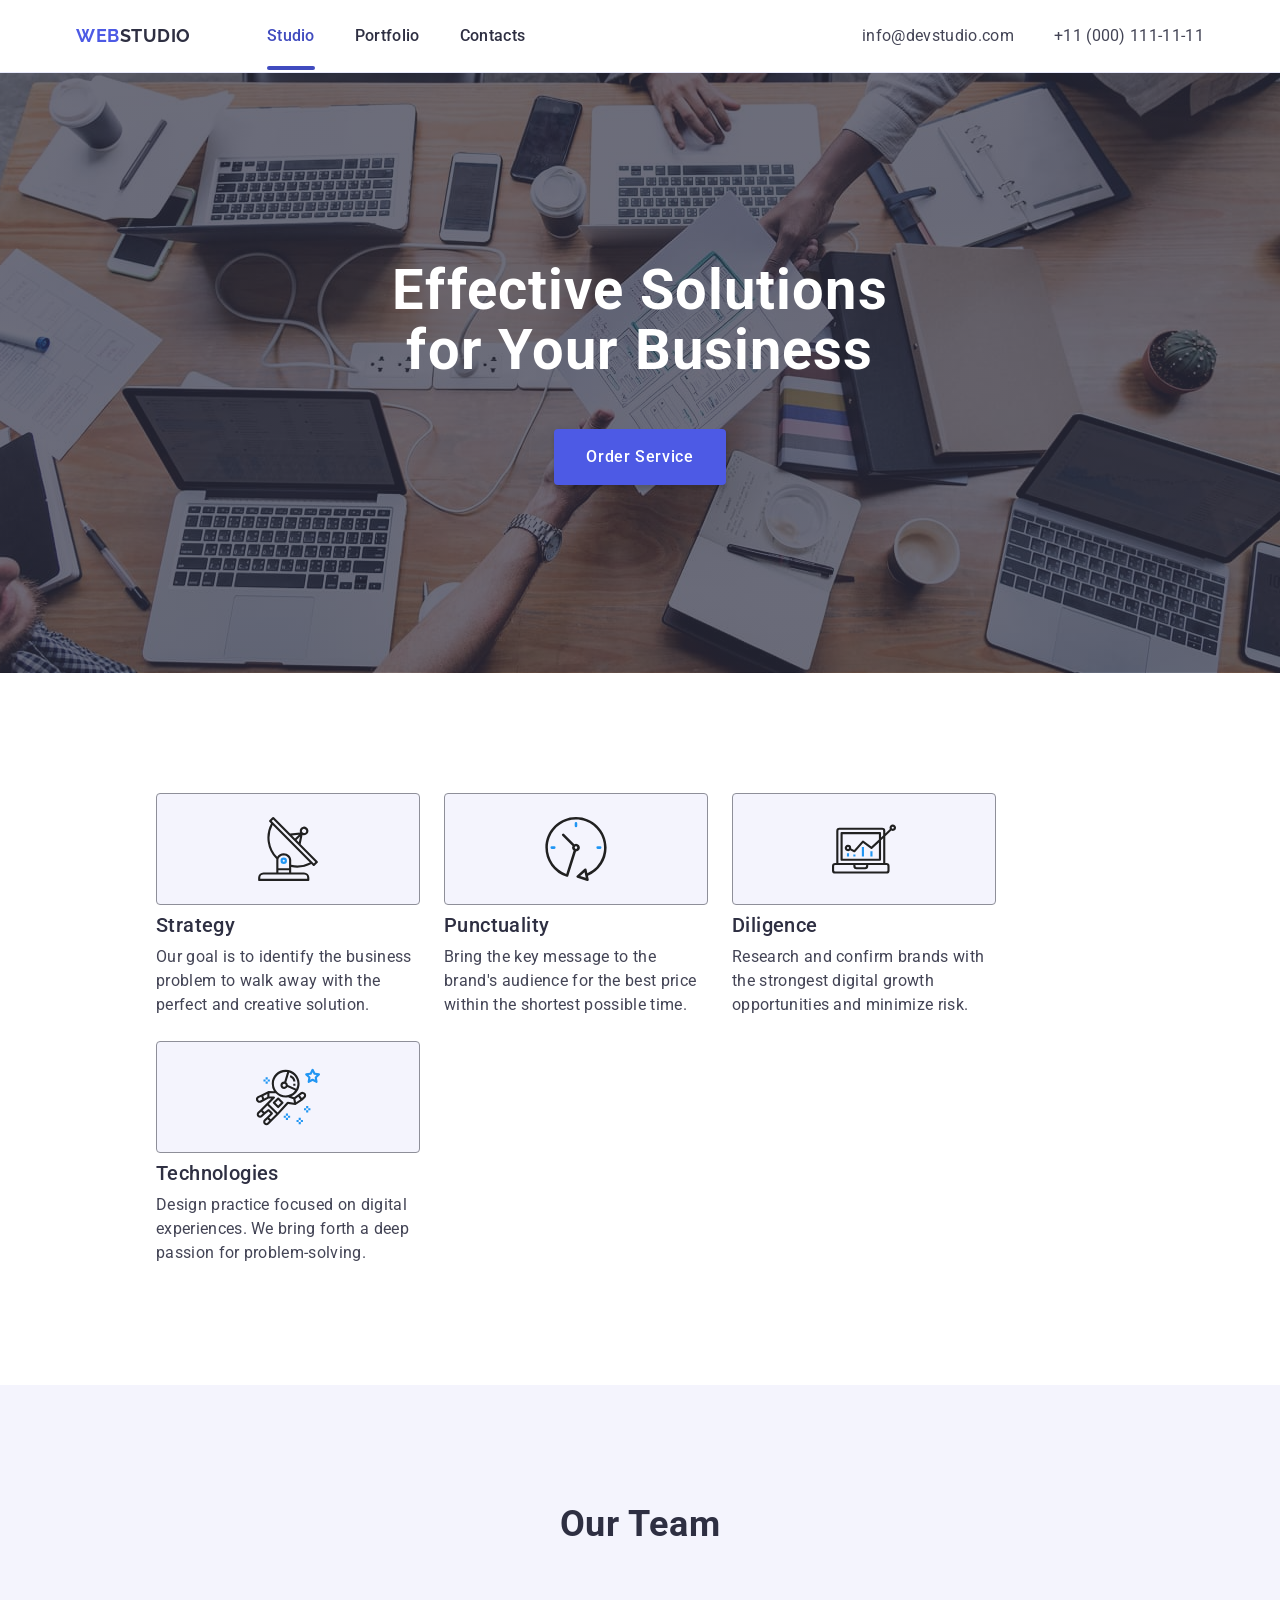
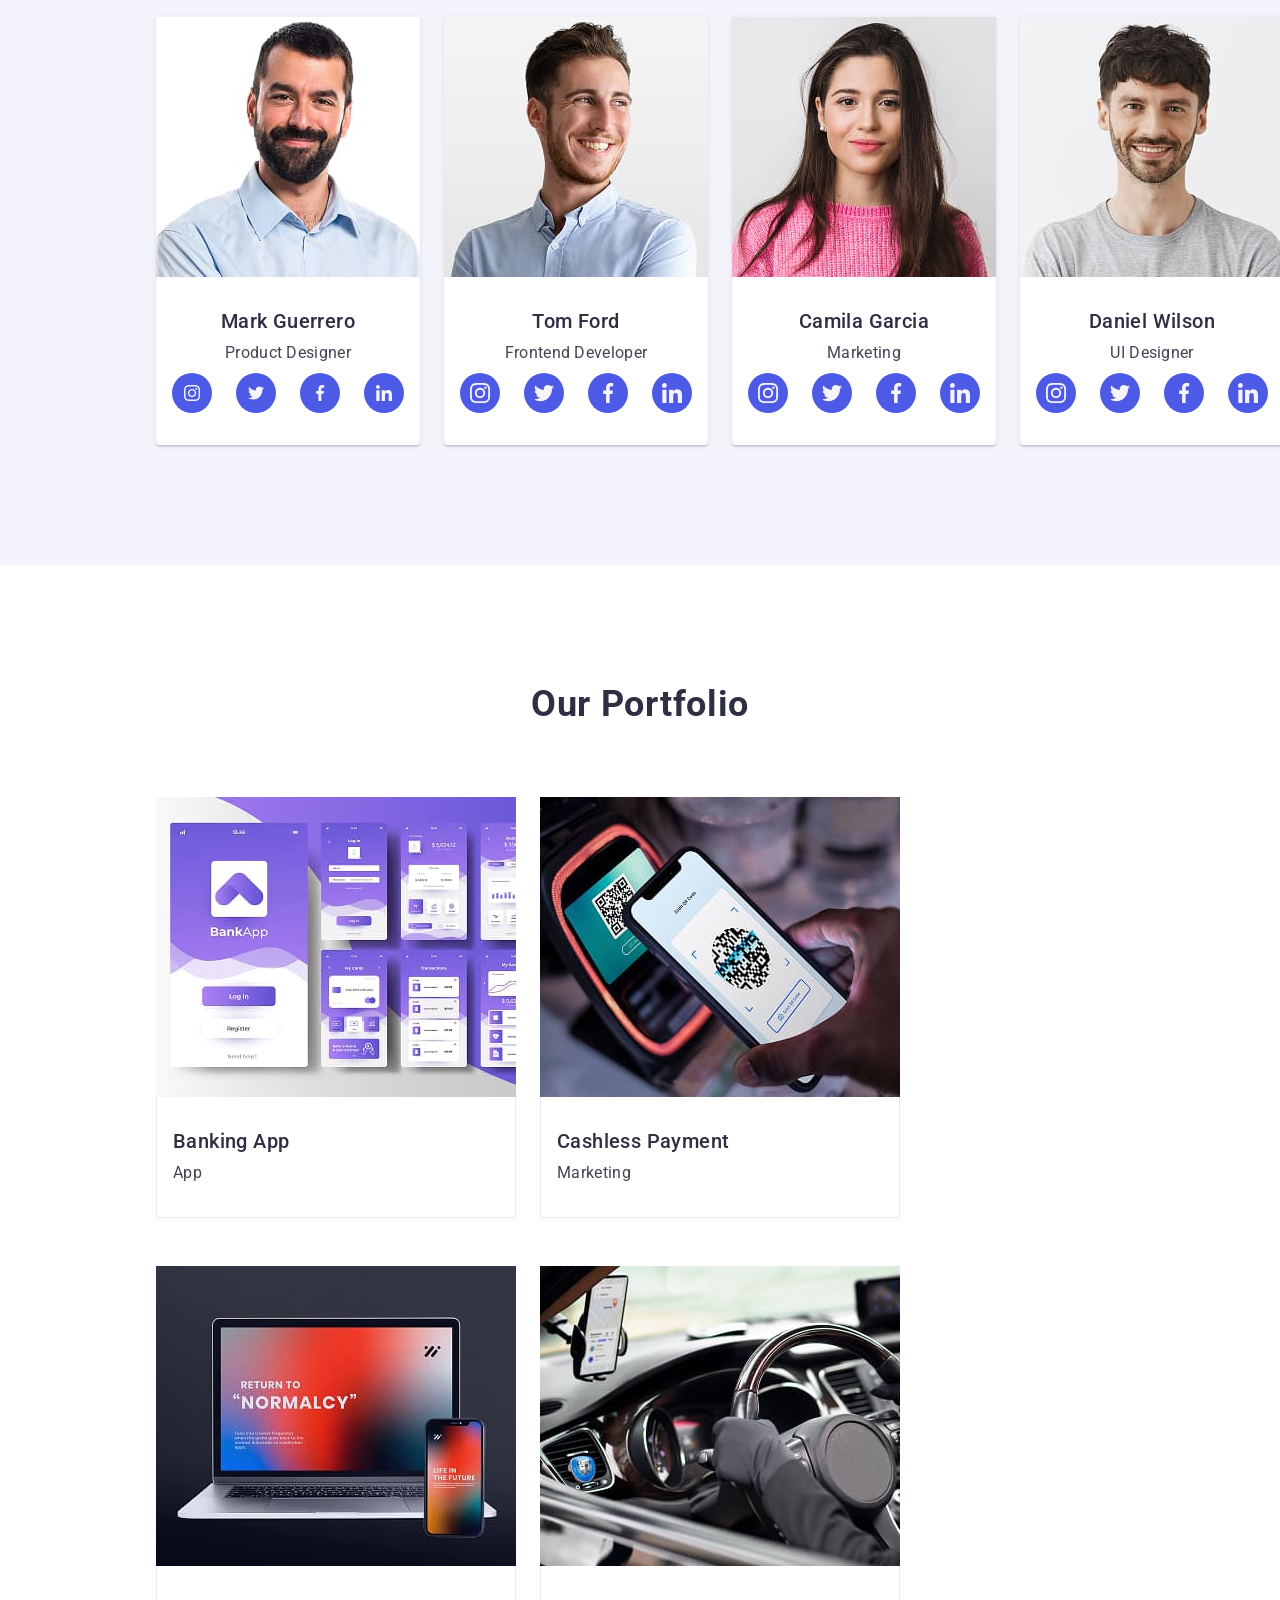
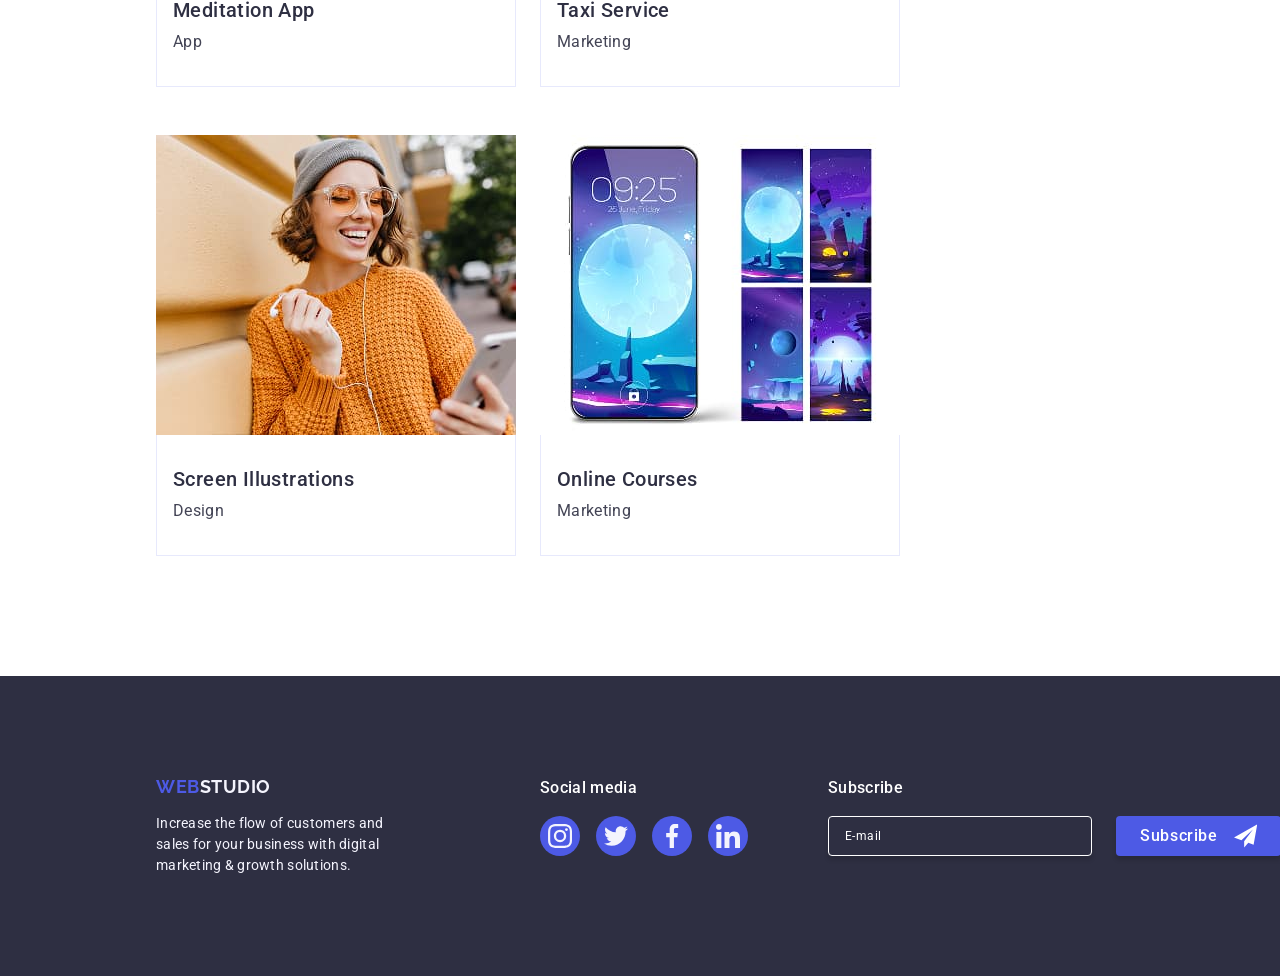
==== index.html @ 9c4fdb88 "zdvzdf" ====
<!DOCTYPE html>
<html lang="en">
  <head>
    <meta charset="UTF-8" />
    <meta name="viewport" content="width=device-width, initial-scale=1.0" />
    <title>WebStudio</title>
    <link rel="preconnect" href="https://fonts.googleapis.com" />
    <link rel="preconnect" href="https://fonts.gstatic.com" crossorigin />
    <!-- <link
      href="https://fonts.googleapis.com/css2?family=Raleway:wght@700&family=Roboto:wght@400;500;700&display=swap"
      rel="stylesheet"
    /> -->
    <link
      href="https://fonts.googleapis.com/css2?family=Raleway:wght@700&family=Roboto:wght@400;500;700&display=swap"
      rel="stylesheet"
    />

    <!-- <link
      href="https://fonts.googleapis.com/css2?family=Roboto:ital,wght@0,100..900;1,100..900&display=swap"
      rel="stylesheet"
    /> -->
    <link
      rel="stylesheet"
      href="https://cdnjs.cloudflare.com/ajax/libs/modern-normalize/1.1.0/modern-normalize.min.css"
      integrity="sha512-wpPYUAdjBVSE4KJnH1VR1HeZfpl1ub8YT/NKx4PuQ5NmX2tKuGu6U/JRp5y+Y8XG2tV+wKQpNHVUX03MfMFn9Q=="
      crossorigin="anonymous"
      referrerpolicy="no-referrer"
    />
    <link rel="stylesheet" href="./css/styles.css" />
  </head>
  <body>
    <header class="flex-header">
      <div class="header-container container">
        <nav class="header-nav">
          <a class="header-logo link" href="./index.html" lang="en"
            >WEB<span class="header-logo-studio">Studio</span></a
          >
          <ul class="header-list list">
            <li class="header-item">
              <a class="header-link link current" href="./index.html">Studio</a>
            </li>
            <li class="header-item">
              <a class="header-link link" href="">Portfolio</a>
            </li>
            <li class="header-item">
              <a class="header-link link" href="">Contacts</a>
            </li>
          </ul>
        </nav>
        <address class="header-address">
          <ul class="address-list list">
            <li class="address-item">
              <a class="header-address link" href="mailto:info@devstudio.com"
                >info@devstudio.com</a
              >
            </li>
            <li class="address-item">
              <a class="header-address link" href="tel:+110001111111"
                >+11 (000) 111-11-11</a
              >
            </li>
          </ul>
        </address>
      </div>
    </header>
    <main class="main-padding">
      <section class="hero section">
        <div class="hero-container container">
          <h1 class="hero-title">
            Effective Solutions <br />
            for Your Business
          </h1>
          <button type="button" class="hero-btn" data-modal-open>
            Order Service
          </button>
        </div>
      </section>
      <section class="advantage section">
        <div class="container">
          <h2 class="visually-hidden">Our Advantages</h2>
          <ul class="advantage-list list">
            <li class="advantage-item">
              <div class="container-svg">
                <svg class="icon-svg" width="64" height="64">
                  <use href="./images/icons.svg#antenna" />
                </svg>
              </div>
              <h3 class="advantage-title">Strategy</h3>
              <p class="advantage-after-title">
                Our goal is to identify the business problem to walk away with
                the perfect and creative solution.
              </p>
            </li>
            <li class="advantage-item">
              <div class="container-svg">
                <svg class="icon-svg" width="64" height="64">
                  <use href="./images/icons.svg#clock" />
                </svg>
              </div>
              <h3 class="advantage-title">Punctuality</h3>
              <p class="advantage-after-title">
                Bring the key message to the brand's audience for the best price
                within the shortest possible time.
              </p>
            </li>
            <li class="advantage-item">
              <div class="container-svg">
                <svg class="icon-svg" width="64" height="64">
                  <use href="./images/icons.svg#diagram" />
                </svg>
              </div>
              <h3 class="advantage-title">Diligence</h3>
              <p class="advantage-after-title">
                Research and confirm brands with the strongest digital growth
                opportunities and minimize risk.
              </p>
            </li>
            <li class="advantage-item">
              <div class="container-svg">
                <svg class="icon-svg" width="64" height="64">
                  <use href="./images/icons.svg#astronaut" />
                </svg>
              </div>
              <h3 class="advantage-title">Technologies</h3>
              <p class="advantage-after-title">
                Design practice focused on digital experiences. We bring forth a
                deep passion for problem-solving.
              </p>
            </li>
          </ul>
        </div>
      </section>
      <section class="our-team section">
        <div class="container">
          <h2 class="our-team-title">Our Team</h2>
          <ul class="our-team-list list">
            <li class="team-list">
              <img src="./images/img1.jpg" alt="employee" width="264" />
              <div class="team-card">
                <h3 class="subtitle">Mark Guerrero</h3>
                <p class="after-title" lang="en">Product Designer</p>
                <ul class="list social-list">
                  <li class="social-item">
                    <a href="#" class="social-link">
                      <svg class="icon-svg" width="16" height="16">
                        <use href="./images/icons.svg#instagram"></use>
                      </svg>
                    </a>
                  </li>
                  <li class="social-item">
                    <a href="#" class="social-link">
                      <svg class="icon-svg" width="16" height="16">
                        <use href="./images/icons.svg#twitter" />
                      </svg>
                    </a>
                  </li>
                  <li class="social-item">
                    <a href="#" class="social-link">
                      <svg class="icon-svg" width="16" height="16">
                        <use href="./images/icons.svg#facebook" />
                      </svg>
                    </a>
                  </li>
                  <li class="social-item">
                    <a href="#" class="social-link">
                      <svg class="icon-svg" width="16" height="16">
                        <use href="./images/icons.svg#linkedin" />
                      </svg>
                    </a>
                  </li>
                </ul>
              </div>
            </li>
            <li class="team-list">
              <img src="./images/img2.jpg" alt="employee" width="264" />
              <div class="team-card">
                <h3 class="subtitle">Tom Ford</h3>
                <p class="after-title" lang="en">Frontend Developer</p>
                <ul class="list social-list">
                  <li class="social-item">
                    <a href="#" class="social-link">
                      <svg class="icon-svg" width="20" height="20">
                        <use href="./images/icons.svg#instagram"></use>
                      </svg>
                    </a>
                  </li>
                  <li class="social-item">
                    <a href="#" class="social-link">
                      <svg class="icon-svg" width="20" height="20">
                        <use href="./images/icons.svg#twitter" />
                      </svg>
                    </a>
                  </li>
                  <li class="social-item">
                    <a href="#" class="social-link">
                      <svg class="icon-svg" width="20" height="20">
                        <use href="./images/icons.svg#facebook" />
                      </svg>
                    </a>
                  </li>
                  <li class="social-item">
                    <a href="#" class="social-link">
                      <svg class="icon-svg" width="20" height="20">
                        <use href="./images/icons.svg#linkedin" />
                      </svg>
                    </a>
                  </li>
                </ul>
              </div>
            </li>
            <li class="team-list">
              <img src="./images/img3.jpg" alt="employee" width="264" />
              <div class="team-card">
                <h3 class="subtitle">Camila Garcia</h3>
                <p class="after-title" lang="en">Marketing</p>
                <ul class="list social-list">
                  <li class="social-item">
                    <a href="#" class="social-link">
                      <svg class="icon-svg" width="20" height="20">
                        <use href="./images/icons.svg#instagram"></use>
                      </svg>
                    </a>
                  </li>
                  <li class="social-item">
                    <a href="#" class="social-link">
                      <svg class="icon-svg" width="20" height="20">
                        <use href="./images/icons.svg#twitter" />
                      </svg>
                    </a>
                  </li>
                  <li class="social-item">
                    <a href="#" class="social-link">
                      <svg class="icon-svg" width="20" height="20">
                        <use href="./images/icons.svg#facebook" />
                      </svg>
                    </a>
                  </li>
                  <li class="social-item">
                    <a href="#" class="social-link">
                      <svg class="icon-svg" width="20" height="20">
                        <use href="./images/icons.svg#linkedin" />
                      </svg>
                    </a>
                  </li>
                </ul>
              </div>
            </li>
            <li class="team-list">
              <img src="./images/img4.jpg" alt="employee" width="264" />
              <div class="team-card">
                <h3 class="subtitle">Daniel Wilson</h3>
                <p class="after-title" lang="en">UI Designer</p>
                <ul class="list social-list">
                  <li class="social-item">
                    <a href="#" class="social-link">
                      <svg class="icon-svg" width="20" height="20">
                        <use href="./images/icons.svg#instagram"></use>
                      </svg>
                    </a>
                  </li>
                  <li class="social-item">
                    <a href="#" class="social-link">
                      <svg class="icon-svg" width="20" height="20">
                        <use href="./images/icons.svg#twitter" />
                      </svg>
                    </a>
                  </li>
                  <li class="social-item">
                    <a href="#" class="social-link">
                      <svg class="icon-svg" width="20" height="20">
                        <use href="./images/icons.svg#facebook" />
                      </svg>
                    </a>
                  </li>
                  <li class="social-item">
                    <a href="#" class="social-link">
                      <svg class="icon-svg" width="20" height="20">
                        <use href="./images/icons.svg#linkedin" />
                      </svg>
                    </a>
                  </li>
                </ul>
              </div>
            </li>
          </ul>
        </div>
      </section>
      <section class="our-portfolio section">
        <div class="container">
          <h2 class="our-team-title">Our Portfolio</h2>
          <ul class="portfolio-list list">
            <li class="portfolio-item">
              <div class="container-item-img">
                <img
                  src="./images/img5.jpg"
                  alt="mobile app pages"
                  width="360"
                />
                <p class="portfolio-item-img-text">
                  14 Stylish and User-Friendly App Design Concepts · Task
                  Manager App · Calorie Tracker App · Exotic Fruit Ecommerce App
                  · Cloud Storage App
                </p>
              </div>
              <div class="portfolio-card">
                <h3 class="subtitle">Banking App</h3>
                <p class="after-title" lang="en">App</p>
              </div>
            </li>
            <li class="portfolio-item">
              <div class="container-item-img">
                <img
                  src="./images/img6.jpg"
                  alt="phone scans QR code"
                  width="360"
                />
                <p class="portfolio-item-img-text">
                  14 Stylish and User-Friendly App Design Concepts · Task
                  Manager App · Calorie Tracker App · Exotic Fruit Ecommerce App
                  · Cloud Storage App
                </p>
              </div>
              <div class="portfolio-card">
                <h3 class="subtitle">Cashless Payment</h3>
                <p class="after-title" lang="en">Marketing</p>
              </div>
            </li>
            <li class="portfolio-item">
              <div class="container-item-img">
                <img
                  src="./images/img7.jpg"
                  alt="laptop and phone"
                  width="360"
                />
                <p class="portfolio-item-img-text">
                  14 Stylish and User-Friendly App Design Concepts · Task
                  Manager App · Calorie Tracker App · Exotic Fruit Ecommerce App
                  · Cloud Storage App
                </p>
              </div>
              <div class="portfolio-card">
                <h3 class="subtitle">Meditation App</h3>
                <p class="after-title" lang="en">App</p>
              </div>
            </li>
            <li class="portfolio-item">
              <div class="container-item-img">
                <img
                  src="./images/img8.jpg"
                  alt="car steering wheel and its control panel"
                  width="360"
                />
                <p class="portfolio-item-img-text">
                  14 Stylish and User-Friendly App Design Concepts · Task
                  Manager App · Calorie Tracker App · Exotic Fruit Ecommerce App
                  · Cloud Storage App
                </p>
              </div>
              <div class="portfolio-card">
                <h3 class="subtitle">Taxi Service</h3>
                <p class="after-title" lang="en">Marketing</p>
              </div>
            </li>
            <li class="portfolio-item">
              <div class="container-item-img">
                <img
                  src="./images/img9.jpg"
                  alt="girl in headphones"
                  width="360"
                />
                <p class="portfolio-item-img-text">
                  14 Stylish and User-Friendly App Design Concepts · Task
                  Manager App · Calorie Tracker App · Exotic Fruit Ecommerce App
                  · Cloud Storage App
                </p>
              </div>
              <div class="portfolio-card">
                <h3 class="subtitle">Screen Illustrations</h3>
                <p class="after-title" lang="en">Design</p>
              </div>
            </li>
            <li class="portfolio-item">
              <div class="container-item-img">
                <img
                  src="./images/img10.jpg"
                  alt="phone screen wallpaper"
                  width="360"
                />
                <p class="portfolio-item-img-text">
                  14 Stylish and User-Friendly App Design Concepts · Task
                  Manager App · Calorie Tracker App · Exotic Fruit Ecommerce App
                  · Cloud Storage App
                </p>
              </div>
              <div class="portfolio-card">
                <h3 class="subtitle">Online Courses</h3>
                <p class="after-title" lang="en">Marketing</p>
              </div>
            </li>
          </ul>
        </div>
      </section>
    </main>
    <footer class="footer-background">
      <div class="footer-container container">
        <div class="footer-web-studio">
          <a class="footer-logo link" href="./index.html" lang="en"
            >WEB<span class="footer-logo-studio">Studio</span></a
          >
          <p class="footer-after-title">
            Increase the flow of customers and sales for your business with
            digital marketing & growth solutions.
          </p>
        </div>
        <div class="footer-link-container">
          <p class="footer-title title">Social media</p>
          <ul class="list social-footer-list">
            <li class="social-item-footer">
              <a href="#" class="social-link-footer">
                <svg class="footer-svg" width="24" height="24">
                  <use href="./images/icons.svg#instagram"></use>
                </svg>
              </a>
            </li>
            <li class="social-item-footer">
              <a href="#" class="social-link-footer">
                <svg class="footer-svg" width="24" height="24">
                  <use href="./images/icons.svg#twitter" />
                </svg>
              </a>
            </li>
            <li class="social-item-footer">
              <a href="#" class="social-link-footer">
                <svg class="footer-svg" width="24" height="24">
                  <use href="./images/icons.svg#facebook" />
                </svg>
              </a>
            </li>
            <li class="social-item-footer">
              <a href="#" class="social-link-footer">
                <svg class="footer-svg" width="24" height="24">
                  <use href="./images/icons.svg#linkedin" />
                </svg>
              </a>
            </li>
          </ul>
        </div>
        <div class="footer-field">
          <p class="footer-label">Subscribe</p>
          <form class="footer-form">
            <label class="footer-label"
              ><input
                class="footer-input"
                type="email"
                placeholder="E-mail"
                name="email-foot"
            /></label>
            <button
              type="submit"
              value="Subscribe"
              class="hero-btn footer-btn"
              id="#"
              name="submit-btn"
            >
              Subscribe
              <svg class="icon-send" width="24" height="24">
                <use href="./images/icon-send.svg#icon-icon-send" />
              </svg>
            </button>
          </form>
        </div>
      </div>
    </footer>
    <div class="backdrop is-hidden" data-modal>
      <div class="modal">
        <button class="modal-close-btn" type="button" data-modal-close>
          <svg class="vector-svg" width="8" height="8">
            <use href="./images/vector-sptite.svg#icon-Vector" />
          </svg>
        </button>
        <p class="footer-title modal-title">
          Leave your contacts and we will call you back
        </p>
        <form class="modal-form" action="#">
          <div class="form-container">
            <label class="form-label" for="user-name">Name</label>
            <div class="form-field">
              <input
                class="form-input"
                type="text"
                name="user-name"
                id="user-name"
              />
              <!-- <span class="input-container"> -->
              <svg class="input-icon" width="18" height="24">
                <use href="./images/icon-modal.svg#icon-name" />
              </svg>
              <!-- </span> -->
            </div>
          </div>
          <div class="form-container">
            <label class="form-label" for="phone">Phone</label>
            <div class="form-field">
              <input class="form-input" type="tel" name="phone" id="phone" />
              <!-- <span class="input-icon"> -->
              <svg class="input-icon" width="18" height="24">
                <use href="./images/icon-modal.svg#icon-tel" />
              </svg>
              <!-- </span> -->
            </div>
          </div>
          <div class="form-container">
            <label class="form-label" for="mail">Email</label>
            <div class="form-field">
              <input class="form-input" type="email" name="mail" id="mail" />
              <!-- <span class="input-icon"> -->
              <svg class="input-icon" width="18" height="24">
                <use href="./images/icon-modal.svg#icon-mail" />
              </svg>
              <!-- </span> -->
            </div>
          </div>
          <div class="textarea-container">
            <label class="form-label" for="user-comment">Comment</label>
            <!-- <div class="form-field"> -->
            <textarea
              name="user-comment"
              class="form-textarea"
              id="user-comment"
              rows="10"
              placeholder="Text input"
            ></textarea>
            <!-- </div> -->
          </div>
          <div class="checkbox-container">
            <input
              type="checkbox"
              name="user-privacy"
              id="user-privacy"
              value="true"
              class="policy-check visually-hidden"
            />
            <label class="check-text form-label" for="user-privacy"
              ><span class="checkbox-span">
                <svg class="policy-icon" width="10" height="8">
                  <use href="./images/victory.svg#icon--" />
                </svg>
              </span>
              I accept the terms and conditions of the
              <a href="#" class="check-text-link">Privacy Policy</a>
            </label>
          </div>
        </form>
        <button type="submit" class="hero-btn modal-btn" data-modal-close>
          Send
        </button>
      </div>
    </div>
    <script src="./js/modal.js"></script>
  </body>
</html>
---- css/styles.css ----
:root {
  --h-color: #2e2f42;
  --paragraph-color: #434455;
  --accent-color: #4d5ae5;
  --background-color: #ffffff;
  --logo-color: #f4f4fd;
  --focus-color: #404bbf;
}

*,
*::before,
*::after {
  box-sizing: border-box;
}

h1,
h2,
h3,
h4,
h5,
h6 {
  padding: 0;
  margin: 0;
}
p {
  margin: 0;
  padding: 0;
}

ul {
  margin: 0;
  padding: 0;
}

img {
  display: block;
  max-width: 100%;
  height: auto;
}

main {
  display: block;
  margin: 0;
  padding: 0;
  /* width: 100%; */
}

.container {
  width: 100%;
  max-width: 1440px;
  padding-left: 156px;
  padding-right: 156px;
  margin-left: auto;
  margin-right: auto;
  box-sizing: border-box;
}

body {
  font-family: "Roboto", sans-serif;
  background: var(--background-color);
  color: var(--paragraph-color);
  overflow-x: hidden;
  margin: 0;
}

address {
  font-style: normal;
}

button {
  all: unset;
  cursor: pointer;
  font: inherit;
  color: inherit;
  background-color: transparent;
}

.visually-hidden {
  position: absolute;
  width: 1px;
  height: 1px;
  margin: -1px;
  padding: 0;
  overflow: hidden;
  clip: rect(0, 0, 0, 0);
  clip-path: inset(100%);
  white-space: nowrap;
  border: 0;
}

.section {
  padding-top: 120px;
  padding-bottom: 120px;
}

.list {
  list-style: none;
}

.link {
  text-decoration: none;
}

/* header*/

.flex-header {
  border-bottom: 1px solid #e7e9fc;
  background-color: var(--background-color);
  box-shadow: 0px 2px 1px rgba(46, 47, 66, 0.08),
    0px 1px 1px rgba(46, 47, 66, 0.16), 0px 1px 6px rgba(46, 47, 66, 0.08);
}

/* Контейнер */
.header-container {
  display: flex;
  align-items: center;
  justify-content: space-between;
  width: 1158px;
  padding: 0 15px;
  margin: 0 auto;
}

/* Логотип */
.header-logo {
  display: inline-block;
  font-family: "Raleway", sans-serif;
  font-weight: bold;
  font-size: 18px;
  line-height: 1.17;
  text-transform: uppercase;
  letter-spacing: 0.03em;
  color: var(--accent-color);
  margin-right: 76px;
}

.header-logo-studio {
  font-family: "Raleway", sans-serif;
  font-weight: bold;
  font-size: 18px;
  text-transform: uppercase;
  line-height: 1.17;
  letter-spacing: 0.03em;
  color: var(--h-color);
}

/* Навігація */
.header-nav {
  display: flex;
  align-items: center;
}

/* Список навігації */
.header-list {
  display: flex;
  gap: 40px;
}

/* Пункти навігації */
.header-item {
  display: block;
}

/* Посилання */
.header-link {
  font-weight: 500;
  font-size: 16px;
  line-height: 1.5;
  letter-spacing: 0.02em;
  color: var(--h-color);
  padding: 24px 0;
  position: relative;
  transition: color 250ms cubic-bezier(0.4, 0, 0.2, 1);
}

.current {
  color: var(--focus-color);
}

.current::after {
  content: "";
  display: flex;
  border-radius: 2%;
  transition: background-color 250ms linear;
  position: absolute;
  left: 0;
  bottom: -1px;
  width: 100%;
  height: 4px;
  border-radius: 2px;
  background-color: var(--focus-color);
}

.header-link:hover,
.header-link:focus,
.header-link:active {
  color: var(--focus-color);
}

/* Адреса */
.header-address {
  font-weight: 400;
  font-size: 16px;
  line-height: 1.5;
  letter-spacing: 0.02em;
  color: var(--paragraph-color);
  padding: 24px 0 24px 0;
  transition: color 250ms cubic-bezier(0.4, 0, 0.2, 1);
}

.address-list {
  display: flex;
  gap: 40px;
  flex-wrap: wrap;
}

.header-address:hover,
.header-address:focus {
  color: var(--focus-color);
}

/* hero*/

.hero {
  background: var(--h-color);
  text-align: center;
  padding: 188px 0 188px 0px;
  max-width: 1440px;
  margin-left: auto;
  margin-right: auto;
  background-image: linear-gradient(
      rgba(46, 47, 66, 0.7),
      rgba(46, 47, 66, 0.7)
    ),
    url(../images/hero.jpg);
  background-size: cover;
  background-position: center;
  background-repeat: no-repeat;
}

.hero-title {
  max-width: 496px;
  font-weight: 700;
  font-size: 56px;
  line-height: 1.07;
  text-align: center;
  letter-spacing: 0.02em;
  color: var(--background-color);
  margin-bottom: 48px;
}

.hero-container {
  text-align: center;
  display: flex;
  flex-direction: column;
  align-items: center;
}

.hero-btn {
  display: block;
  box-sizing: border-box;
  text-align: center;
  font-weight: 500;
  font-size: 16px;
  line-height: 1.5;
  letter-spacing: 0.04em;
  color: var(--background-color);
  background: #4d5ae5;
  min-width: 169px;
  height: 56px;
  padding: 16px 32px 16px 32px;
  border-radius: 4px;
  box-shadow: 0px 4px 4px 0px #00000026;
  transition: background-color 250ms cubic-bezier(0.4, 0, 0.2, 1);
}

.hero-btn:hover,
.hero-btn:focus {
  background: var(--focus-color);
}

/*advantage */

.advantage-list {
  display: flex;
  flex-wrap: wrap;
  gap: 24px;
}

.advantage-title {
  font-weight: 500;
  font-size: 20px;
  line-height: 1.2;
  letter-spacing: 0.02em;
  color: var(--h-color);
  margin-bottom: 8px;
}
.advantage-after-title {
  font-size: 16px;
  line-height: 1.5;
  letter-spacing: 0.02em;
  color: var(--paragraph-color);
  max-width: 264px;
}

/* icons */
.icon-svg {
  fill: currentColor;
}
.container-svg {
  display: flex;
  align-items: center;
  justify-content: center;
  margin-bottom: 8px;
  width: 264px;
  height: 112px;
  background-color: var(--logo-color);
  border-radius: 4px;
  border: 1px solid #8e8f99;
}

/*our_team*/

.our-team {
  background-color: var(--logo-color);
}

.our-team-list {
  display: flex;
  gap: 24px;
}

.our-team-title {
  font-weight: bold;
  font-size: 36px;
  line-height: 1.11;
  text-align: center;
  letter-spacing: 0.02em;
  text-transform: capitalize;
  color: var(--h-color);
  margin-bottom: 72px;
}

.subtitle {
  font-weight: 500;
  font-size: 20px;
  line-height: 1.2;
  letter-spacing: 0.02em;
  color: var(--h-color);
}
.after-title {
  font-size: 16px;
  line-height: 1.5;
  letter-spacing: 0.02em;
  color: var(--paragraph-color);
}

.team-list {
  background-color: var(--background-color);
  border-radius: 0px 0px 4px 4px;
  box-shadow: 0px 1px 6px rgba(46, 47, 66, 0.08),
    0px 1px 1px rgba(46, 47, 66, 0.16), 0px 2px 1px rgba(46, 47, 66, 0.08);
}

.team-list img {
  display: block;
}

.team-card {
  width: 264px;
  text-align: center;
  padding: 32px 0 32px 0;
  border-radius: 0px 0px 4px 4px;
}

.subtitle {
  margin-bottom: 8px;
}

/*our-team social list */
.social-list {
  padding-left: 16px;
  padding-right: 16px;
  display: flex;
  gap: 24px;
  justify-content: center;
  margin-top: 8px;
  /* width: 232px; */
}

.social-link {
  width: 40px;
  height: 40px;
  background-color: var(--accent-color);
  display: flex;
  align-items: center;
  justify-content: center;
  border-radius: 50%;
  color: #f4f4fd;
  transition: background-color 250ms cubic-bezier(0.4, 0, 0.2, 1);
}

.icon-svg {
  fill: #f4f4fd;
  display: block;
}

.social-link:hover,
.social-link:focus {
  background-color: var(--focus-color);
  color: #ffffff;
}

/* our portfolio */

.portfolio-list {
  display: flex;
  column-gap: 24px;
  flex-wrap: wrap;
}

.portfolio-card {
  padding: 32px 16px;
  padding-bottom: 32px;
  border-bottom: 1px solid #e7e9fc;
  border-left: 1px solid #e7e9fc;
  border-right: 1px solid #e7e9fc;
  box-sizing: border-box;
  position: relative;
}

.portfolio-item:hover {
  box-shadow: 0px 1px 6px rgba(46, 47, 66, 0.08),
    0px 1px 1px rgba(46, 47, 66, 0.16), 0px 2px 1px rgba(46, 47, 66, 0.08);
}

.portfolio-item {
  background-color: var(--background-color);
  width: fit-content;
  margin-bottom: 48px;
  transition: box-shadow 250ms cubic-bezier(0.4, 0, 0.2, 1);
}

.portfolio-item:nth-last-child(-n + 3) {
  margin-bottom: 0;
}

/* portfolio invisible cards  */

.portfolio-item-img-text {
  display: flex;
  font-weight: 400;
  font-size: 16px;
  line-height: 1.5;
  letter-spacing: 0.02em;
  height: 100%;
  width: 100%;
  padding: 40px 32px;
  color: var(--logo-color);
  background: var(--accent-color);
  position: absolute;
  top: 0;
  transform: translateY(100%);
  transition: transform 250ms cubic-bezier(0.4, 0, 0.2, 1);
}

.container-item-img:hover .portfolio-item-img-text {
  transform: translateY(0);
}

.container-item-img {
  position: relative;
  overflow: hidden;
}

/*footer*/

.footer-link-container {
  margin-right: 80px;
}

.footer-logo {
  font-family: "Raleway", sans-serif;
  font-weight: bold;
  text-transform: uppercase;
  font-size: 18px;
  line-height: 1.17;
  letter-spacing: 0.03em;
  display: inline-block;
  color: var(--accent-color);
  margin-bottom: 16px;
}

.footer-background {
  background: var(--h-color);
  padding: 100px 0 100px 0;
}

.footer-logo-studio {
  font-family: "Raleway", sans-serif;
  font-weight: bold;
  text-transform: uppercase;
  font-size: 18px;
  line-height: 1.17;
  letter-spacing: 0.03em;
  color: var(--logo-color);
}

.footer-after-title {
  font-size: 14px;
  line-height: 1.5;
  letter-spacing: 0.02em;
  color: var(--logo-color);
  width: 264px;
}

/* footer new */
.footer-container {
  display: flex;
  align-items: baseline;
}

.footer-title {
  font-weight: 500;
  font-size: 16px;
  line-height: 1.5;
  letter-spacing: 0.02em;
  color: #ffffff;
  margin-bottom: 16px;
}

.footer-web-studio {
  margin-right: 120px;
}
.social-footer-list {
  display: flex;
  justify-content: flex-start;
  gap: 16px;
}

.social-link-footer:hover,
.social-link-footer:focus {
  background-color: #31d0aa;
  color: #ffffff;
}

.footer-svg {
  fill: #f4f4fd;
  width: 24;
  height: 24;
}

.social-link-footer {
  width: 40px;
  height: 40px;
  display: flex;
  align-items: center;
  justify-content: center;
  border-radius: 50%;
  background-color: var(--accent-color);
  color: var(--h-color);
  transition: var(--transition);
  transition: background-color 250ms cubic-bezier(0.4, 0, 0.2, 1);
}

/* footer form */

.footer-form {
  display: flex;
  gap: 24px;
  width: 100%;
}

.footer-field {
  position: relative;
  width: 453px;
  height: 80px;
  display: flex;
  flex-direction: column;
  align-items: flex-start;
  box-sizing: border-box;
  margin: 0;
  padding: 0;
}

.footer-label {
  display: block;
  font-weight: 500;
  font-size: 16px;
  line-height: 1.5;
  letter-spacing: 0.02em;
  color: #ffffff;
  margin-bottom: 16px;
}

.label-input-container {
}

.footer-input {
  outline: none;
  background-color: transparent;
  border: 1px solid #ffffff;
  box-sizing: border-box;
  box-shadow: 0px 4px 4px 0px #00000026;
  border-radius: 4px;
  width: 264px;
  height: 40px;
  padding: 16px;
  font-size: 12px;
  font-weight: 400;
  font-style: Regular;
  line-height: 2;
  letter-spacing: 0.04em;
  color: #ffffff;
}

.footer-label input::placeholder {
  color: #ffffff;
}

/* footer-btn */

.footer-btn {
  min-width: 165px;
  height: 40px;
  padding: 8px 24px 8px 24px;
  background-color: var(--accent-color);
  display: flex;
  justify-content: center;
  align-items: center;
}

.icon-send {
  margin-left: 16px;
}

.footer-btn:hover {
  cursor: pointer;
}

/* modal */

/* modal backdrop */

.backdrop {
  position: fixed;
  top: 0;
  left: 0;
  width: 100%;
  height: 100%;
  background-color: hsla(237, 18%, 22%, 0.4);
  transition: opacity 250ms cubic-bezier(0.4, 0, 0.2, 1),
    visibility 250ms cubic-bezier(0.4, 0, 0.2, 1);
}

.backdrop.is-hidden {
  opacity: 0;
  pointer-events: none;
}

/* modal */

.modal {
  position: absolute;
  top: 50%;
  left: 50%;
  transform: translate(-50%, -50%);
  width: 408px;
  min-height: 584px;
  padding: 72px 24px 24px 24px;
  background-color: #fcfcfc;
  box-shadow: 0px 1px 1px 0px #00000024, 0px 1px 3px 0px #0000001f,
    0px 2px 1px 0px #00000033;
  border-radius: 4px;
  transition: transform 250ms cubic-bezier(0.4, 0, 0.2, 1);
}

.modal-btn {
  position: absolute;
  display: inline-block;
  align-items: center;
  bottom: 24px;
  right: 50%;
  transform: translateX(50%);
  border: none;
}

.modal-title {
  color: var(--h-color);
  text-align: center;
}

.modal-close-btn {
  position: absolute;
  right: 24px;
  top: 24px;
  display: flex;
  justify-content: center;
  align-items: center;
  width: 24px;
  height: 24px;
  padding: 0;
  background: #e7e9fc;
  border: 1px solid #0000001a;
  border-radius: 50%;
  box-sizing: border-box;
  color: #000000;
  transition: background-color 250ms cubic-bezier(0.4, 0, 0.2, 1),
    border 250ms cubic-bezier(0.4, 0, 0.2, 1);
}

.modal-close-btn:hover {
  background-color: #404bbf;
  color: #ffffff;
  border: none;
}

.modal-close-btn:focus {
  background-color: #404bbf;
  border: none;
  color: #ffffff;
}

.vector-svg {
  fill: currentColor;
  transition: fill 250ms cubic-bezier(0.4, 0, 0.2, 1);
}

/* form */

.modal-form {
}

.form-field {
  position: relative;
}

.form-container {
  margin-bottom: 8px;
}

.form-field textarea::placeholder {
  color: #2e2f4266;
}

.form-input {
  display: flex;
  box-sizing: border-box;
  padding: 8px 16px 8px 38px;
  width: 100%;
  height: 40px;
  border: 1px solid rgba(46, 47, 66, 0.4);
  border-radius: 4px;
  outline: transparent;
  background-color: transparent;
  color: rgba(46, 47, 66, 1);
  transition: border-color 250ms cubic-bezier(0.4, 0, 0.2, 1);
}
.form-input:focus + .input-container {
  color: var(--accent-color);
}

.form-input:focus {
  border: 1px solid var(--accent-color);
}

.form-label {
  display: block;
  font-weight: 400;
  font-size: 12px;
  line-height: 1.17;
  letter-spacing: 0.04em;
  color: #8e8f99;
  margin-bottom: 4px;
  width: 100%;
  height: 15px;
}

/* textarea */
.textarea-container {
  margin-bottom: 16px;
}

textarea {
  width: 100%;
  max-height: 120px;
  border: 1px solid rgba(46, 47, 66, 0.4);
  border-radius: 4px;
  font-weight: 400;
  font-size: 12px;
  line-height: 1.17;
  letter-spacing: 0.04em;
  background-color: transparent;
  color: rgba(46, 47, 66, 0.4);
  padding: 8px 16px;
  resize: none;
  outline: transparent;
  transition: border-color 250ms cubic-bezier(0.4, 0, 0.2, 1);
}
.form-textarea {
  resize: none;
  transition: border 250ms cubic-bezier(0.4, 0, 0.2, 1);
  margin-bottom: 10px;
}

.form-textarea:focus {
  border: 1px solid var(--accent-color);
}

.modal-svg {
  fill: currentColor;
  transform: var(--transition);
}

.input-icon {
  position: absolute;
  /* display: flex;
  align-items: center; */

  top: 50%;
  left: 16px;
  transform: translateY(-50%);
  /* margin-left: 3px; */
  /* width: 18px;
  height: 24px; */
  color: var(--h-color);
  transition: fill 250ms cubic-bezier(0.4, 0, 0.2, 1);
  fill: currentColor;
  transform: var(--transition);
  .form-input:focus + .input-icon {
    color: var(--accent-color);
  }
}

/* checkbox */

.checkbox-container {
  margin-bottom: 24px;
}

.checkbox-span {
  height: 16px;
  border: 1px solid rgba(46, 47, 66, 0.4);
  border-radius: 2px;
  transition: background-color 250ms cubic-bezier(0.4, 0, 0.2, 1),
    border 250ms cubic-bezier(0.4, 0, 0.2, 1),
    fill 250ms cubic-bezier(0.4, 0, 0.2, 1);
    display: inline-flex;
     align-items: center; 
     justify-content: center; 
     fill: transparent;
}
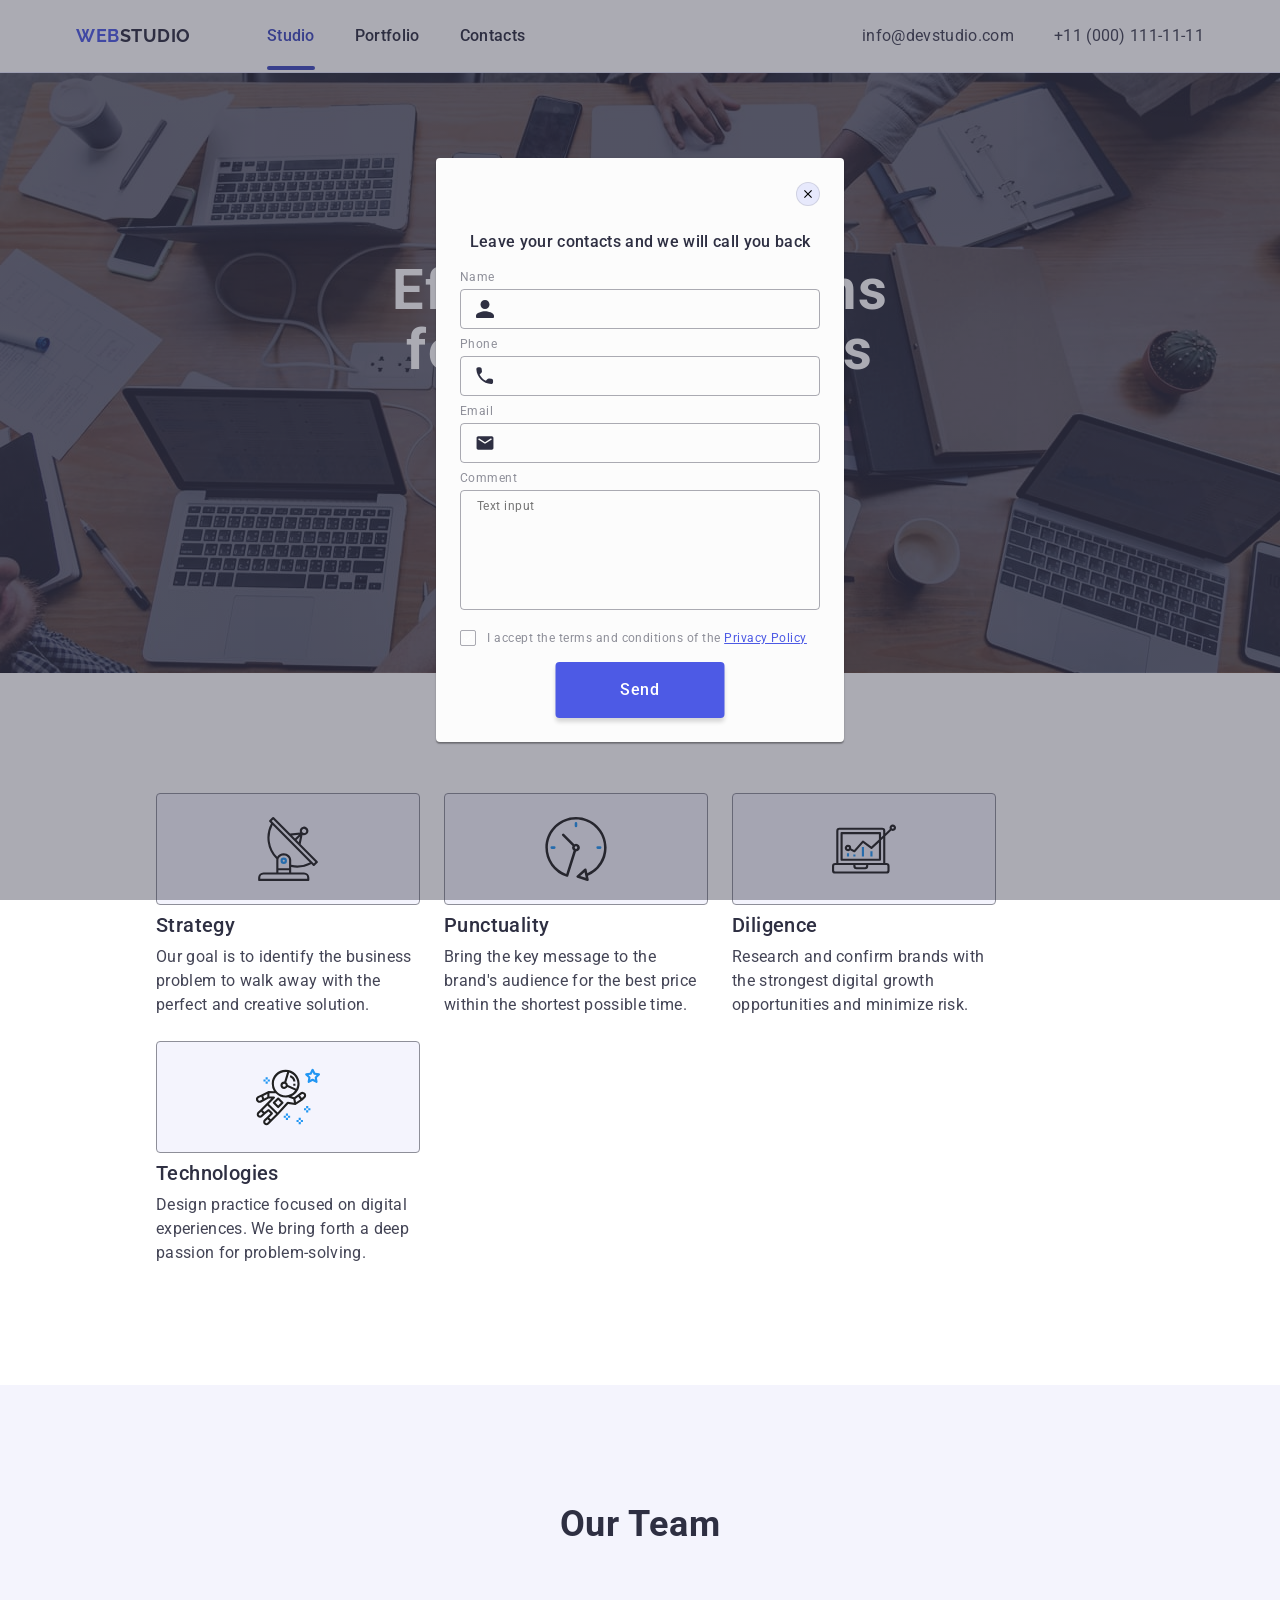
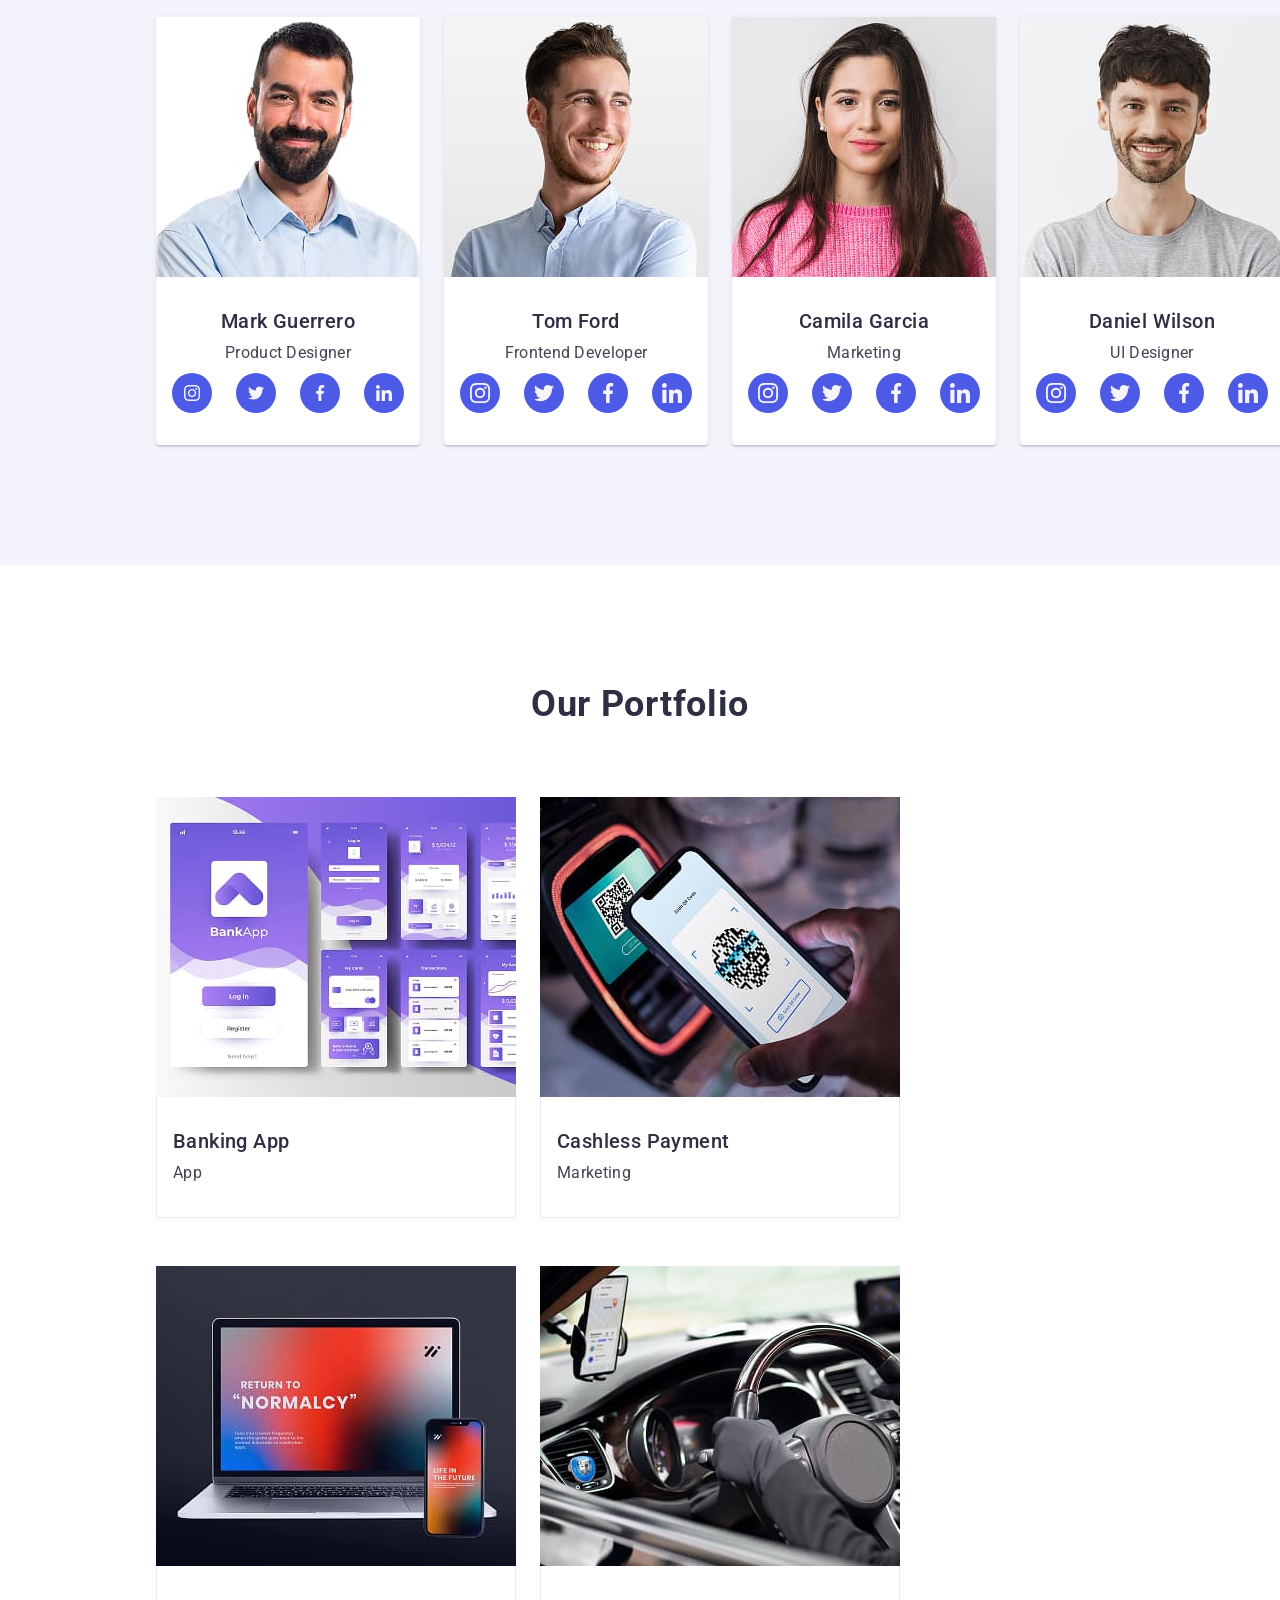
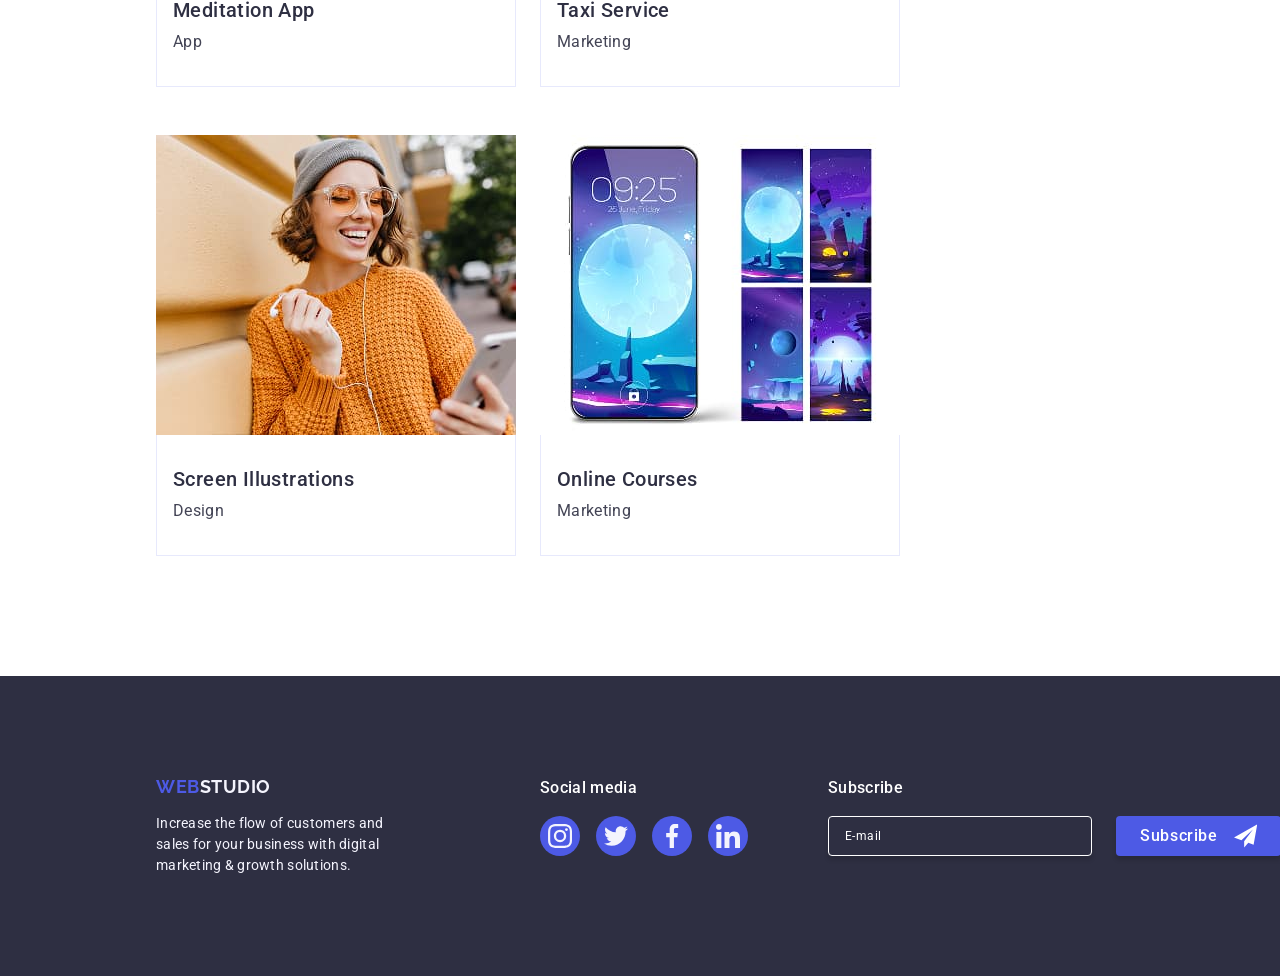
==== commit 8bd115d8: "modal is-open" ====
--- a/index.html
+++ b/index.html
@@ -471,7 +471,7 @@
         </div>
       </div>
     </footer>
-    <div class="backdrop is-hidden" data-modal>
+    <div class="backdrop is-open" data-modal>
       <div class="modal">
         <button class="modal-close-btn" type="button" data-modal-close>
           <svg class="vector-svg" width="8" height="8">
@@ -522,7 +522,6 @@
           </div>
           <div class="textarea-container">
             <label class="form-label" for="user-comment">Comment</label>
-            <!-- <div class="form-field"> -->
             <textarea
               name="user-comment"
               class="form-textarea"
@@ -530,7 +529,6 @@
               rows="10"
               placeholder="Text input"
             ></textarea>
-            <!-- </div> -->
           </div>
           <div class="checkbox-container">
             <input
@@ -540,8 +538,8 @@
               value="true"
               class="policy-check visually-hidden"
             />
-            <label class="check-text form-label" for="user-privacy"
-              ><span class="checkbox-span">
+            <label class="check-text form-label" for="user-privacy">
+              <span class="checkbox-span">
                 <svg class="policy-icon" width="10" height="8">
                   <use href="./images/victory.svg#icon--" />
                 </svg>
@@ -550,10 +548,10 @@
               <a href="#" class="check-text-link">Privacy Policy</a>
             </label>
           </div>
+          <button type="submit" class="hero-btn modal-btn" data-modal-close>
+            Send
+          </button>
         </form>
-        <button type="submit" class="hero-btn modal-btn" data-modal-close>
-          Send
-        </button>
       </div>
     </div>
     <script src="./js/modal.js"></script>
--- a/css/styles.css
+++ b/css/styles.css
@@ -647,14 +647,18 @@
   left: 0;
   width: 100%;
   height: 100%;
+  opacity: 0;
+  visibility: hidden;
+  pointer-events: none;
   background-color: hsla(237, 18%, 22%, 0.4);
   transition: opacity 250ms cubic-bezier(0.4, 0, 0.2, 1),
     visibility 250ms cubic-bezier(0.4, 0, 0.2, 1);
 }
 
-.backdrop.is-hidden {
-  opacity: 0;
-  pointer-events: none;
+.backdrop.is-open {
+ opacity: 1;
+ visibility: visible;
+ pointer-events: auto;
 }
 
 /* modal */
@@ -708,20 +712,21 @@
     border 250ms cubic-bezier(0.4, 0, 0.2, 1);
 }
 
-.modal-close-btn:hover {
-  background-color: #404bbf;
-  color: #ffffff;
-  border: none;
-}
-
+.modal-close-btn:hover,
 .modal-close-btn:focus {
   background-color: #404bbf;
   border: none;
-  color: #ffffff;
+}
+
+.modal-close-btn:hover .vector-svg {
+  fill: #fff;
+}
+
+.modal-close-btn:focus .vector-svg {
+  fill: #fff;
 }
 
 .vector-svg {
-  fill: currentColor;
   transition: fill 250ms cubic-bezier(0.4, 0, 0.2, 1);
 }
 
@@ -794,12 +799,11 @@
   padding: 8px 16px;
   resize: none;
   outline: transparent;
-  transition: border-color 250ms cubic-bezier(0.4, 0, 0.2, 1);
 }
 .form-textarea {
   resize: none;
   transition: border 250ms cubic-bezier(0.4, 0, 0.2, 1);
-  margin-bottom: 10px;
+  transition: border-color 250ms cubic-bezier(0.4, 0, 0.2, 1);
 }
 
 .form-textarea:focus {
@@ -813,22 +817,16 @@
 
 .input-icon {
   position: absolute;
-  /* display: flex;
-  align-items: center; */
-
   top: 50%;
   left: 16px;
   transform: translateY(-50%);
-  /* margin-left: 3px; */
-  /* width: 18px;
-  height: 24px; */
   color: var(--h-color);
   transition: fill 250ms cubic-bezier(0.4, 0, 0.2, 1);
   fill: currentColor;
-  transform: var(--transition);
-  .form-input:focus + .input-icon {
-    color: var(--accent-color);
-  }
+}
+
+.form-input:focus + .input-icon {
+  color: var(--accent-color);
 }
 
 /* checkbox */
@@ -838,14 +836,38 @@
 }
 
 .checkbox-span {
+  width: 16px;
   height: 16px;
   border: 1px solid rgba(46, 47, 66, 0.4);
   border-radius: 2px;
   transition: background-color 250ms cubic-bezier(0.4, 0, 0.2, 1),
     border 250ms cubic-bezier(0.4, 0, 0.2, 1),
     fill 250ms cubic-bezier(0.4, 0, 0.2, 1);
-    display: inline-flex;
-     align-items: center; 
-     justify-content: center; 
-     fill: transparent;
-}
+  display: inline-flex;
+  align-items: center;
+  justify-content: center;
+  fill: transparent;
+  margin-right: 8px;
+  fill: transparent;
+}
+
+.check-text-link {
+  color: var(--accent-color);
+}
+
+.check-text:hover .checkbox-span {
+  cursor: pointer;
+}
+
+.policy-icon {
+  display: flex;
+  align-items: center;
+  justify-content: center;
+  fill: #fff;
+}
+
+.policy-check:checked + .check-text .checkbox-span {
+  border: none;
+  background-color: #404bbf;
+  fill: #f4f4fd;
+}
